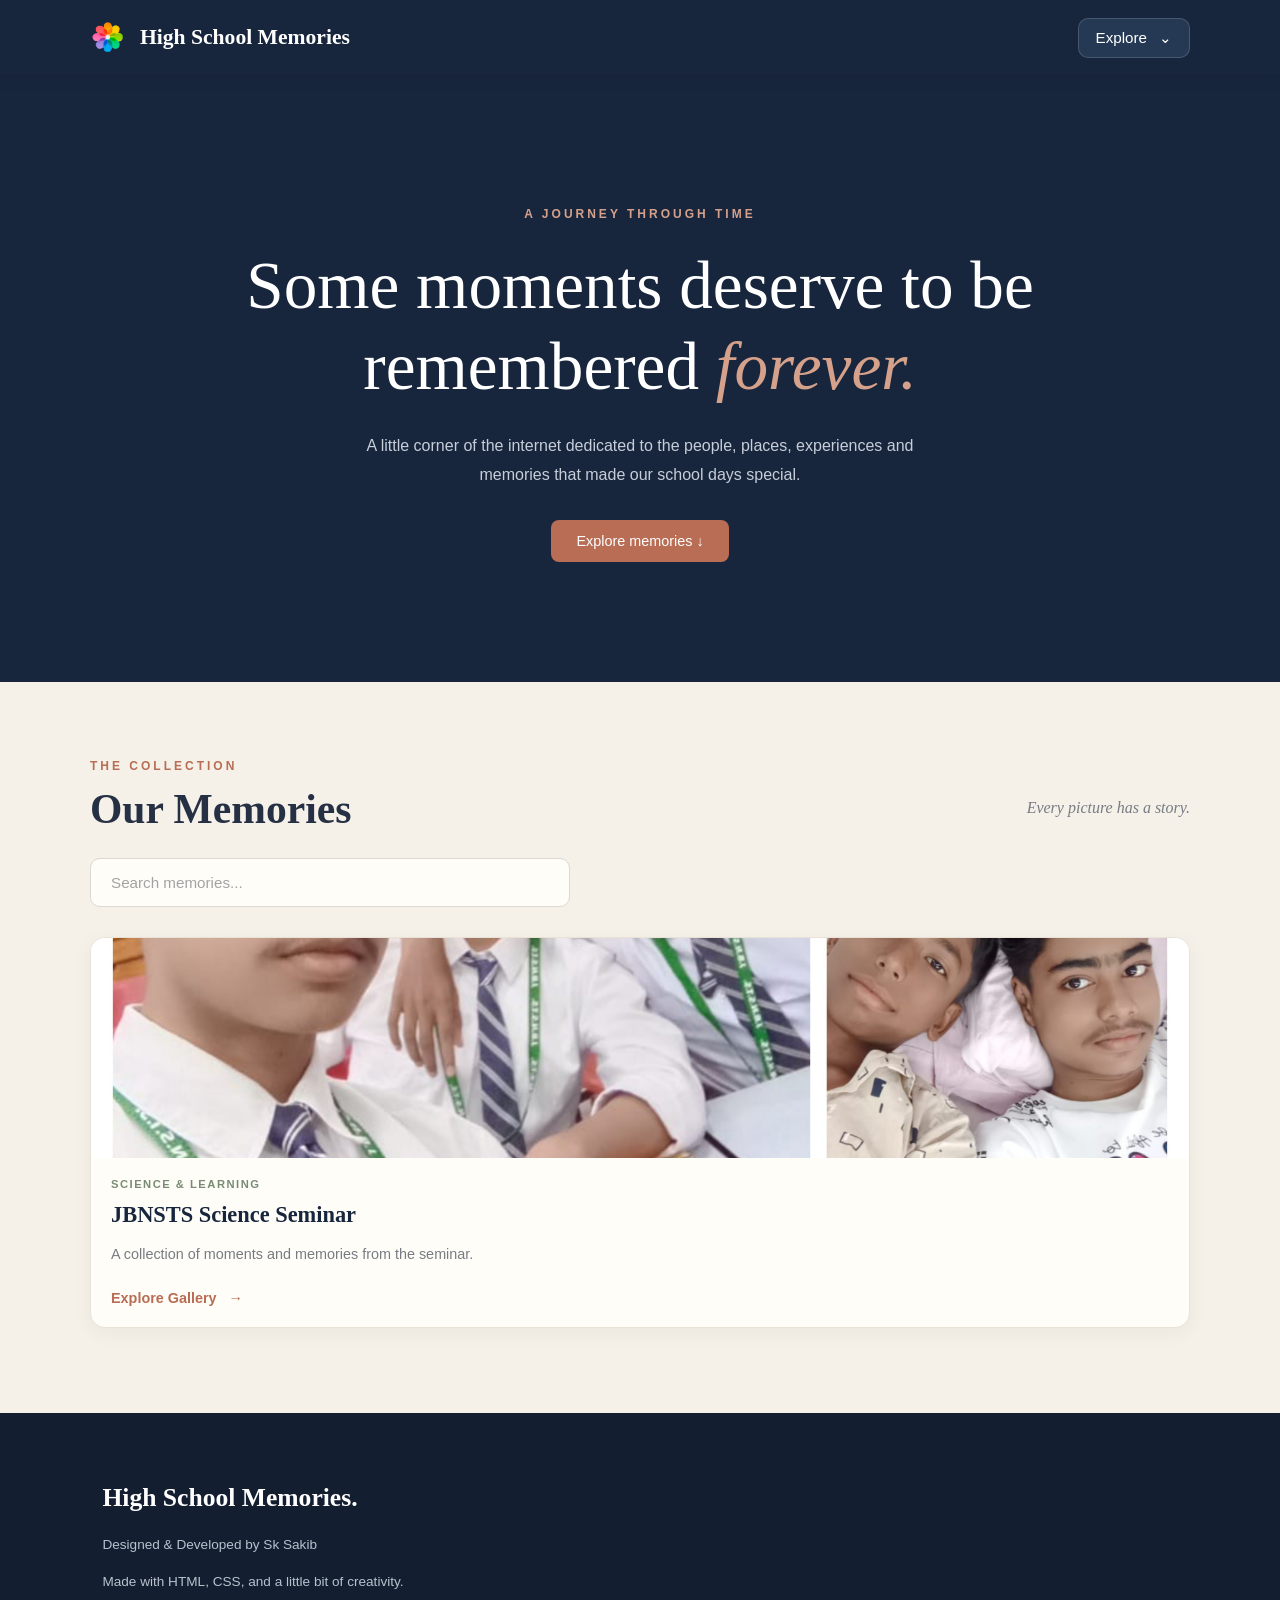
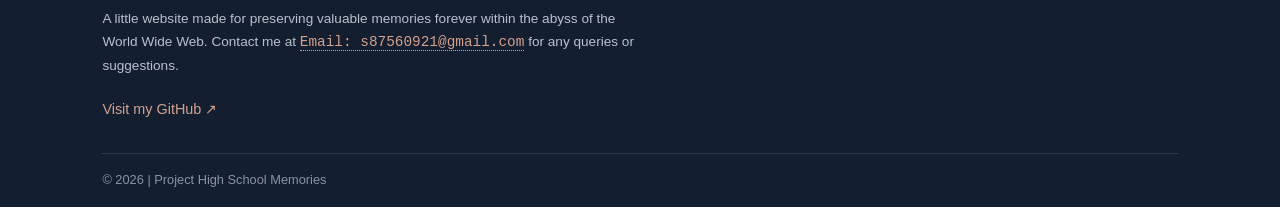
==== index.html @ 79b40a56 "Added a gallary and some minor changes" ====
<!DOCTYPE html>
<html lang="en">

<head>
    <meta charset="UTF-8">
    <meta name="viewport" content="width=device-width, initial-scale=1.0">

    <title>High School Memories</title>

    <link rel="stylesheet" href="style.css">
</head>

<body>

    <!-- Navigation -->
    <header class="navbar">

        <nav class="nav-container">

            <a href="#" class="brand">
                <img src="Screenshot 2026-10-28 at 22.59.22.png"
                     alt="Site logo">
                <span>High School Memories</span>
            </a>

            <!-- Dropdown menu -->
            <details class="dropdown">

                <summary>
                    <span>Explore</span>
                    <span class="arrow">⌄</span>
                </summary>

                <div class="dropdown-menu">
                    <a href="#">Home</a>
                    <a href="#description">About</a>
                    <a href="#galleries">Galleries</a>
                    <a href="#footer">Credits</a>
                    <a href="https://github.com/skillfulquota/High-School-Memories" target="_blank"
                       rel="noopener noreferrer">GitHub ↗</a>
                </div>

            </details>

        </nav>

    </header>


    <!-- Hero section -->
    <main>

        <section class="hero" id="description">

            <p class="eyebrow">A JOURNEY THROUGH TIME</p>

            <h1>Some moments deserve to be remembered <span>forever.</span></h1>

            <p class="hero-description">
                A little corner of the internet dedicated to the
                people, places, experiences and memories that made
                our school days special.
            </p>

            <a href="#galleries" class="hero-button">
                Explore memories ↓
            </a>

        </section>


        <!-- Gallery section -->
        <section class="gallery-section" id="galleries">

            <div class="section-heading">
                <div>
                    <p class="eyebrow">THE COLLECTION</p>
                    <h2>Our Memories</h2>
                </div>

                <p class="section-subtitle">
                    Every picture has a story.
                </p>
            </div>


            <!-- Search -->
            <div class="search-wrapper">

                <input
                    type="search"
                    id="searchInput"
                    placeholder="Search memories..."
                    aria-label="Search galleries"
                    oninput="searchGallery()">

            </div>


            <!-- Gallery cards -->
            <div class="gallery-grid">

                <article class="gallery-card">

                    <div class="gallery-image">
                        <img
                            src="20241129_230634-COLLAGE.jpg"
                            alt="Memories from the JBNSTS science seminar">
                    </div>

                    <div class="gallery-content">

                        <p class="card-category">SCIENCE & LEARNING</p>

                        <h3>JBNSTS Science Seminar</h3>

                        <p class="card-description">
                            A collection of moments and memories
                            from the seminar.
                        </p>

                        <a href="jbnsts-gall.html" class="gallery-link">
                            Explore Gallery <span>→</span>
                        </a>

                    </div>

                </article>

                <!-- Duplicate this article for more galleries -->

            </div>

            <p class="no-results" id="noResults">
                No matching memories found.
            </p>

        </section>

    </main>


    <!-- Footer -->
    <footer class="footer" id="footer">

        <div class="footer-content">

            <h3>High School Memories.</h3>

            <p>
                Designed & Developed by Sk Sakib
            </p>

            <p>
                Made with HTML, CSS, and a little bit of creativity.
            </p>

            <p class="footer-note">
                A little website made for preserving valuable
                memories forever within the abyss of the World Wide Web.
                Contact me at <span class="email"><a href="mailto:s87560921@gmail.com">Email: s87560921@gmail.com</a></span> for any queries or suggestions.
            </p>

            <a href="https://github.com/skillfulquota/High-School-Memories" target="_blank" class="github-link">
                Visit my GitHub ↗
            </a>

        </div>

        <div class="copyright">
            © 2026 | Project High School Memories
        </div>

    </footer>


    <!-- Search functionality -->
    <script>

        function searchGallery() {

            const input = document
                .getElementById("searchInput")
                .value.toLowerCase();

            const cards = document.querySelectorAll(".gallery-card");

            let visibleCount = 0;

            cards.forEach(card => {

                const title = card
                    .querySelector("h3")
                    .textContent.toLowerCase();

                const description = card
                    .querySelector(".card-description")
                    .textContent.toLowerCase();

                const category = card
                    .querySelector(".card-category")
                    .textContent.toLowerCase();

                const match =
                    title.includes(input) ||
                    description.includes(input) ||
                    category.includes(input);

                card.style.display = match ? "" : "none";

                if (match) visibleCount++;

            });

            document.getElementById("noResults").style.display =
                visibleCount === 0 ? "block" : "none";

        }

    </script>

</body>
</html>
---- style.css ----
/* =========================
   GLOBAL SETTINGS
========================= */

* {
    box-sizing: border-box;
}

html {
    scroll-behavior: smooth;
}

body {
    margin: 0;
    min-height: 100vh;

    display: flex;
    flex-direction: column;

    background: #f5f1e9;
    color: #263044;

    font-family: Arial, sans-serif;
}


/* =========================
   COLOR PALETTE
========================= */

:root {
    --navy: #18263d;
    --navy-light: #263954;
    --cream: #f5f1e9;
    --white: #fffdf8;
    --terracotta: #b96d54;
    --sage: #788b73;
    --text: #263044;
    --muted: #777c83;
}


/* =========================
   NAVIGATION
========================= */

.navbar {
    background: var(--navy);
    color: white;

    position: sticky;
    top: 0;
    z-index: 100;

    box-shadow: 0 3px 15px rgba(0, 0, 0, 0.12);
}

.nav-container {
    width: min(1100px, 92%);
    margin: auto;
    min-height: 75px;

    display: flex;
    align-items: center;
    justify-content: space-between;
    gap: 15px;
}

.brand {
    display: flex;
    align-items: center;
    gap: 12px;

    color: white;
    text-decoration: none;

    font-family: Georgia, serif;
    font-size: clamp(1rem, 3vw, 1.35rem);
    font-weight: bold;
}

.brand img {
    width: 38px;
    height: 38px;
    object-fit: cover;
    border-radius: 50%;
}


/* Dropdown */

.dropdown {
    position: relative;
}

.dropdown summary {
    list-style: none;
    cursor: pointer;

    display: flex;
    align-items: center;
    gap: 12px;

    padding: 10px 17px;

    background: var(--navy-light);
    border: 1px solid rgba(255,255,255,0.15);
    border-radius: 10px;

    font-size: 0.95rem;
    transition: background 0.3s;
}

.dropdown summary::-webkit-details-marker {
    display: none;
}

.dropdown summary:hover {
    background: var(--terracotta);
}

.arrow {
    transition: transform 0.3s;
}

.dropdown[open] .arrow {
    transform: rotate(180deg);
}

.dropdown-menu {
    position: absolute;
    top: calc(100% + 12px);
    right: 0;

    min-width: 190px;

    background: var(--white);
    border-radius: 12px;
    padding: 8px;

    box-shadow: 0 10px 30px rgba(0,0,0,0.18);

    display: flex;
    flex-direction: column;

    animation: dropdownFade 0.2s ease;
}

.dropdown-menu a {
    text-decoration: none;
    color: var(--text);

    padding: 12px;
    border-radius: 7px;

    font-size: 0.9rem;
    transition: background 0.2s, color 0.2s;
}

.dropdown-menu a:hover {
    background: #eee7dc;
    color: var(--terracotta);
}

@keyframes dropdownFade {
    from {
        opacity: 0;
        transform: translateY(-8px);
    }

    to {
        opacity: 1;
        transform: translateY(0);
    }
}


/* =========================
   HERO SECTION
========================= */

.hero {
    background: var(--navy);
    color: white;

    padding: clamp(65px, 12vw, 120px) 8%;
    text-align: center;

    position: relative;
}

.eyebrow {
    color: var(--terracotta);
    font-size: 0.75rem;
    font-weight: bold;
    letter-spacing: 3px;
}

.hero .eyebrow {
    color: #d5a18b;
}

.hero h1 {
    font-family: Georgia, serif;
    font-size: clamp(2.2rem, 6vw, 4.2rem);

    max-width: 800px;
    margin: 25px auto;

    line-height: 1.2;
    font-weight: normal;
}

.hero h1 span {
    color: #d5a18b;
    font-style: italic;
}

.hero-description {
    max-width: 580px;
    margin: 0 auto;

    color: #c6ced9;
    font-size: 1rem;
    line-height: 1.8;
}

.hero-button {
    display: inline-block;
    margin-top: 30px;

    padding: 13px 25px;

    background: var(--terracotta);
    color: white;

    border-radius: 8px;
    text-decoration: none;
    font-size: 0.9rem;

    transition: background 0.3s, transform 0.3s;
}

.hero-button:hover {
    background: #a85b43;
    transform: translateY(-3px);
}


/* =========================
   GALLERY SECTION
========================= */

.gallery-section {
    width: min(1100px, 90%);
    margin: auto;

    padding: 65px 0 85px;
}

.section-heading {
    display: flex;
    justify-content: space-between;
    align-items: end;
    flex-wrap: wrap;
    gap: 15px;

    margin-bottom: 25px;
}

.section-heading h2 {
    font-family: Georgia, serif;
    font-size: clamp(1.8rem, 4vw, 2.6rem);
    margin: 8px 0 0;
}

.section-subtitle {
    color: var(--muted);
    font-family: Georgia, serif;
    font-style: italic;
}


/* =========================
   SEARCH BAR
========================= */

.search-wrapper {
    margin-bottom: 30px;
}

#searchInput {
    width: 100%;
    max-width: 480px;

    padding: 15px 20px;

    border: 1px solid #ded8ce;
    border-radius: 10px;

    background: var(--white);
    color: var(--text);

    font-size: 0.95rem;

    outline: none;

    transition: border 0.3s, box-shadow 0.3s;
}

#searchInput:focus {
    border-color: var(--terracotta);
    box-shadow: 0 0 0 4px rgba(185, 109, 84, 0.12);
}

#searchInput::placeholder {
    color: #a3a3a3;
}


/* =========================
   GALLERY CARDS
========================= */

.gallery-grid {
    display: grid;
    grid-template-columns: repeat(auto-fit, minmax(min(100%, 280px), 1fr));
    gap: 25px;
}

.gallery-card {
    background: var(--white);
    border-radius: 15px;
    overflow: hidden;

    border: 1px solid #e9e2d7;

    box-shadow: 0 5px 20px rgba(30, 35, 45, 0.05);

    transition: transform 0.3s, box-shadow 0.3s;
}

.gallery-card:hover {
    transform: translateY(-6px);
    box-shadow: 0 12px 30px rgba(30, 35, 45, 0.12);
}

.gallery-image {
    width: 100%;
    height: 220px;
    overflow: hidden;
}

.gallery-image img {
    width: 100%;
    height: 100%;

    display: block;
    object-fit: cover;

    transition: transform 0.5s;
}

.gallery-card:hover img {
    transform: scale(1.06);
}

.gallery-content {
    padding: 20px;
}

.card-category {
    color: var(--sage);
    font-size: 0.7rem;
    font-weight: bold;
    letter-spacing: 1.5px;
    margin: 0 0 12px;
}

.gallery-content h3 {
    font-family: Georgia, serif;
    font-size: 1.4rem;

    color: var(--navy);
    margin: 0 0 10px;
}

.card-description {
    color: var(--muted);
    font-size: 0.9rem;
    line-height: 1.7;

    margin-bottom: 22px;
}

.gallery-link {
    display: inline-flex;
    align-items: center;
    gap: 12px;

    color: var(--terracotta);
    text-decoration: none;

    font-weight: bold;
    font-size: 0.9rem;

    transition: gap 0.3s, color 0.3s;
}

.gallery-link:hover {
    gap: 18px;
    color: var(--navy);
}

.no-results {
    display: none;
    color: var(--muted);
    text-align: center;
    padding: 25px;
}


/* =========================
   FOOTER
========================= */

.footer {
    margin-top: auto;

    background: #131e30;
    color: white;

    padding: 45px 8% 20px;
}

.footer-content {
    max-width: 1100px;
    margin: auto;
}

.footer-content h3 {
    font-family: Georgia, serif;
    font-size: 1.6rem;
    margin-bottom: 20px;
}

.footer-content p {
    color: #b9c1cd;
    font-size: 0.85rem;
    line-height: 1.7;
}

.footer-note {
    max-width: 550px;
}

.github-link {
    display: inline-block;
    margin-top: 10px;

    color: #d5a18b;
    text-decoration: none;

    font-size: 0.9rem;
}

.github-link:hover {
    text-decoration: underline;
}

.copyright {
    max-width: 1100px;
    margin: 35px auto 0;
    padding-top: 18px;

    border-top: 1px solid rgba(255,255,255,0.12);

    color: #8995a5;
    font-size: 0.8rem;
}

.email a {
    border-bottom: 1px dotted #d5a18b;
    color: #d5a18b;
    text-decoration: none;
    font-weight: lighter;
    font-size: 0.9rem;
    font-family: 'Courier New', Courier, monospace;
}

/* =========================
   MOBILE RESPONSIVENESS
========================= */

@media (max-width: 600px) {

    .nav-container {
        min-height: 65px;
    }

    .brand {
        font-size: 0.95rem;
        gap: 8px;
    }

    .brand img {
        width: 32px;
        height: 32px;
    }

    .dropdown summary {
        padding: 9px 12px;
        font-size: 0.85rem;
    }

    .hero {
        padding: 65px 7%;
    }

    .gallery-section {
        padding: 45px 0 60px;
    }

    .section-heading {
        align-items: start;
        flex-direction: column;
    }

    .gallery-image {
        height: 200px;
    }

    .footer {
        padding: 35px 7% 18px;
    }
}


/* Respect reduced-motion preferences */

@media (prefers-reduced-motion: reduce) {
    *,
    *::before,
    *::after {
        scroll-behavior: auto !important;
        animation-duration: 0.01ms !important;
        transition-duration: 0.01ms !important;
    }
}
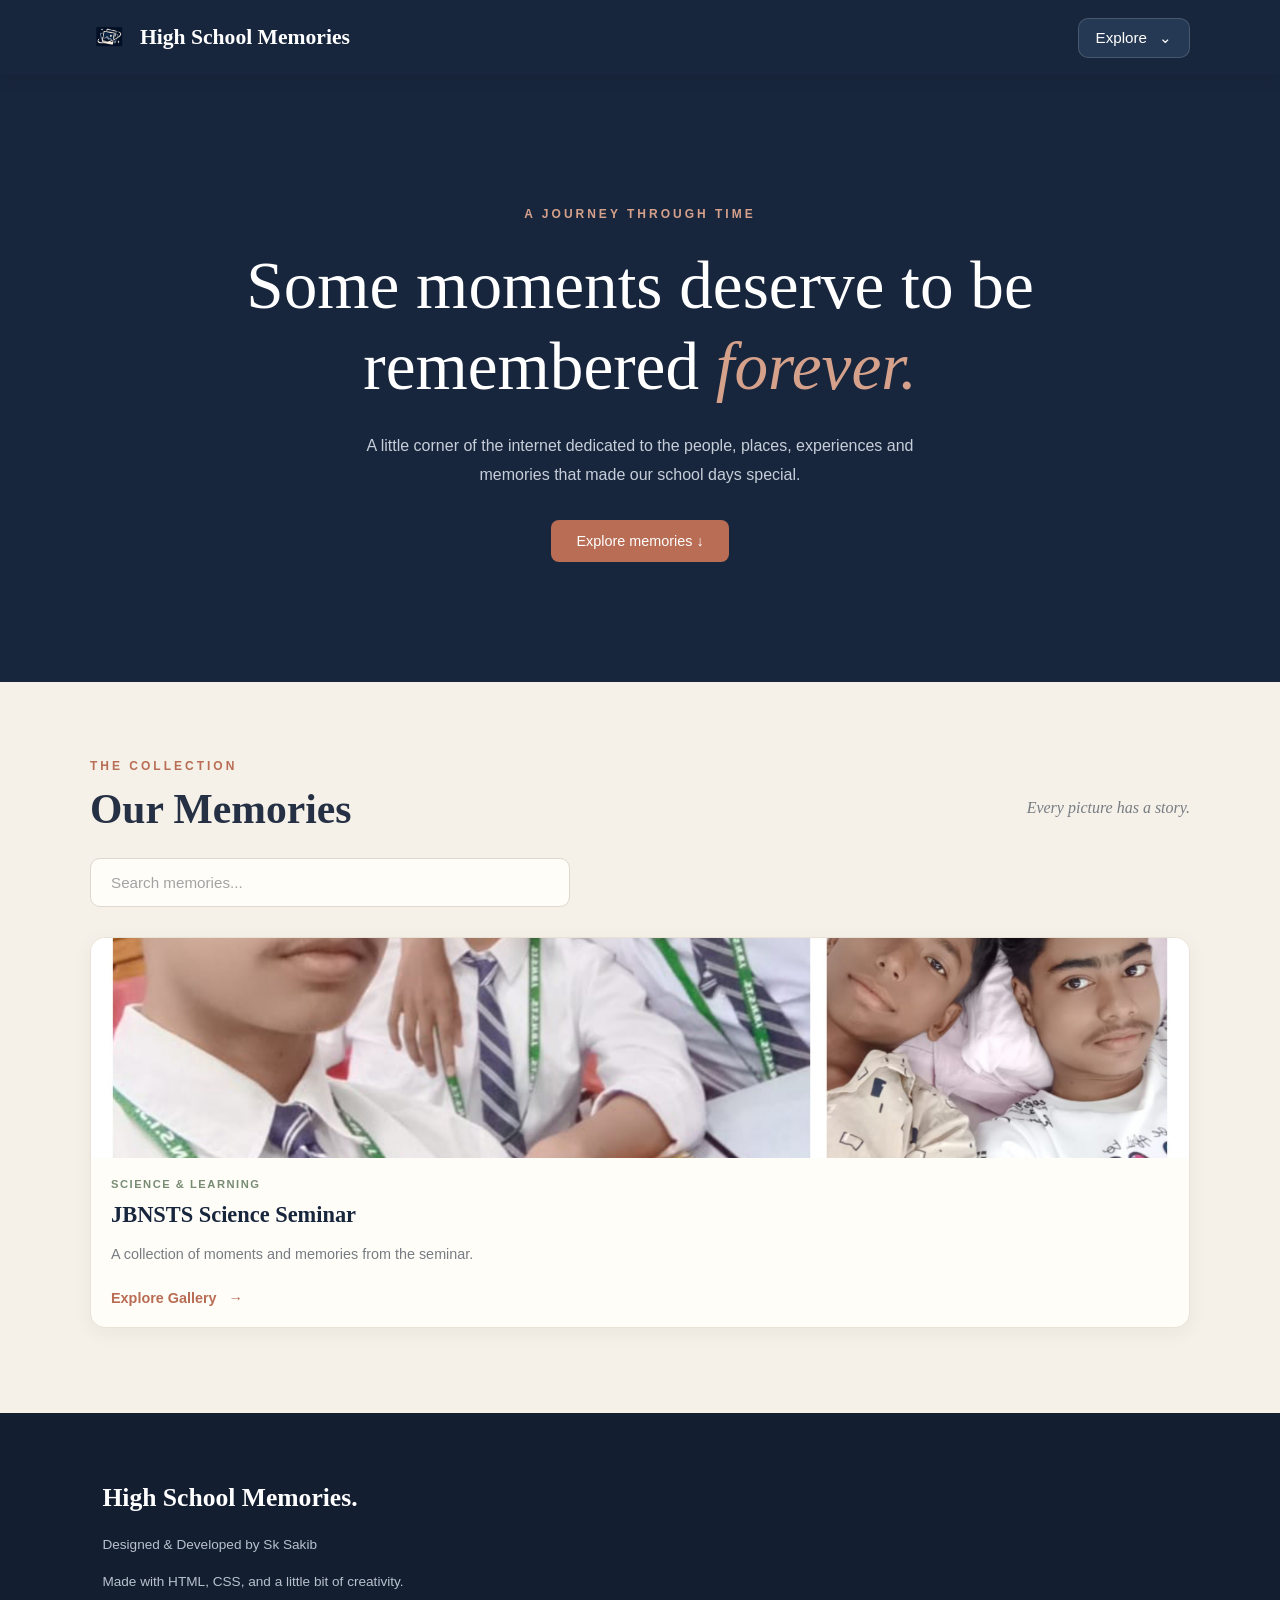
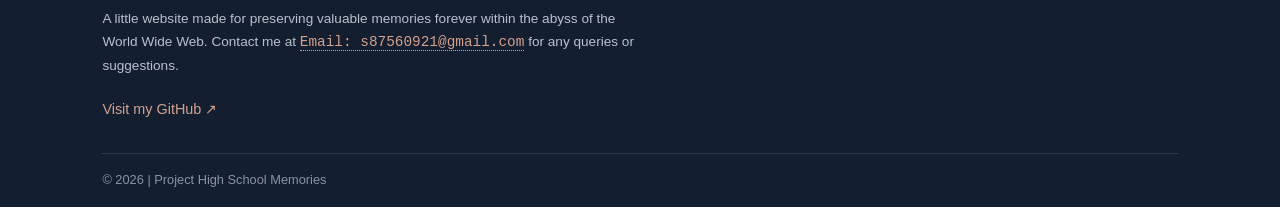
==== commit e3de397a: "Added a new gallery and a privacy page." ====
--- a/index.html
+++ b/index.html
@@ -1,12 +1,14 @@
-
 <!DOCTYPE html>
 <html lang="en">
 
 <head>
-    <meta charset="UTF-8">
+    <title>High School Memories | Home</title>
+
+    <meta name="description" content="Explore our high school memories, photographs and experiences.">
+
+    <meta name="robots" content="index, follow">
+
     <meta name="viewport" content="width=device-width, initial-scale=1.0">
-
-    <title>High School Memories</title>
 
     <link rel="stylesheet" href="style.css">
 </head>
@@ -19,8 +21,7 @@
         <nav class="nav-container">
 
             <a href="#" class="brand">
-                <img src="Screenshot 2026-10-28 at 22.59.22.png"
-                     alt="Site logo">
+                <img src="High School Memories Emblem.png" alt="Site logo">
                 <span>High School Memories</span>
             </a>
 
@@ -37,8 +38,9 @@
                     <a href="#description">About</a>
                     <a href="#galleries">Galleries</a>
                     <a href="#footer">Credits</a>
+                    <a href="privacy.html">Privacy & Complaints</a>
                     <a href="https://github.com/skillfulquota/High-School-Memories" target="_blank"
-                       rel="noopener noreferrer">GitHub ↗</a>
+                        rel="noopener noreferrer">GitHub ↗</a>
                 </div>
 
             </details>
@@ -88,11 +90,7 @@
             <!-- Search -->
             <div class="search-wrapper">
 
-                <input
-                    type="search"
-                    id="searchInput"
-                    placeholder="Search memories..."
-                    aria-label="Search galleries"
+                <input type="search" id="searchInput" placeholder="Search memories..." aria-label="Search galleries"
                     oninput="searchGallery()">
 
             </div>
@@ -104,9 +102,7 @@
                 <article class="gallery-card">
 
                     <div class="gallery-image">
-                        <img
-                            src="20241129_230634-COLLAGE.jpg"
-                            alt="Memories from the JBNSTS science seminar">
+                        <img src="20241129_230634-COLLAGE.jpg" alt="Memories from the JBNSTS science seminar">
                     </div>
 
                     <div class="gallery-content">
@@ -159,7 +155,8 @@
             <p class="footer-note">
                 A little website made for preserving valuable
                 memories forever within the abyss of the World Wide Web.
-                Contact me at <span class="email"><a href="mailto:s87560921@gmail.com">Email: s87560921@gmail.com</a></span> for any queries or suggestions.
+                Contact me at <span class="email"><a href="mailto:s87560921@gmail.com">Email:
+                        s87560921@gmail.com</a></span> for any queries or suggestions.
             </p>
 
             <a href="https://github.com/skillfulquota/High-School-Memories" target="_blank" class="github-link">
@@ -221,4 +218,5 @@
     </script>
 
 </body>
-</html>
+
+</html>
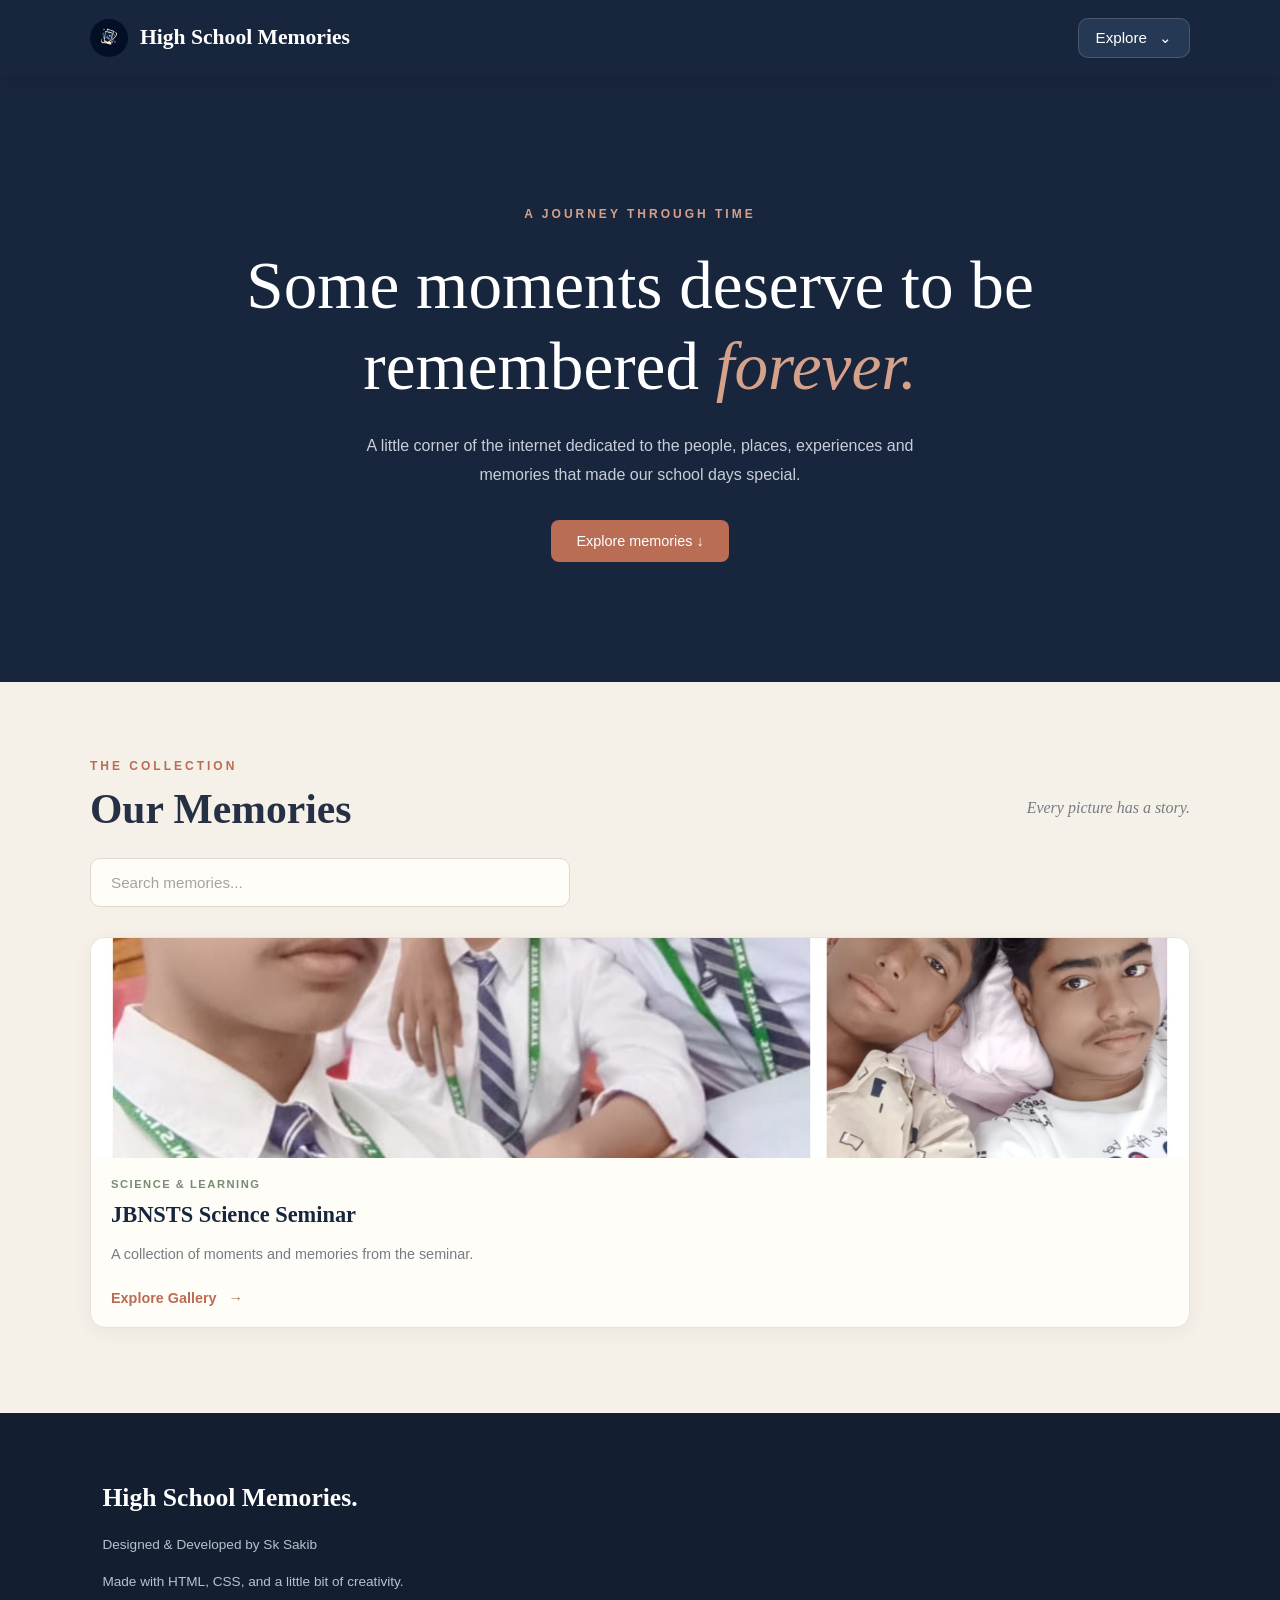
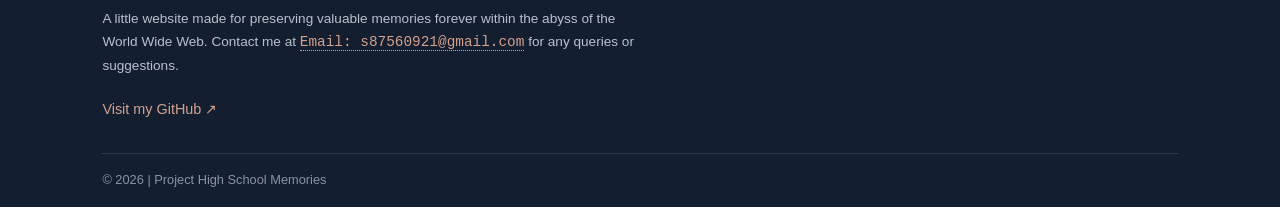
==== commit a4b1b03e: "Changed the logo proglem" ====
--- a/index.html
+++ b/index.html
@@ -4,13 +4,13 @@
 <head>
     <title>High School Memories | Home</title>
 
-    <meta name="description" content="Explore our high school memories, photographs and experiences.">
-
-    <meta name="robots" content="index, follow">
+    <meta name="description"
+        content="Explore our high school memories, photographs and experiences.">
 
     <meta name="viewport" content="width=device-width, initial-scale=1.0">
 
     <link rel="stylesheet" href="style.css">
+    <meta name="theme-color" content="#071B2D">
 </head>
 
 <body>
@@ -216,7 +216,7 @@
         }
 
     </script>
-
+   
 </body>
 
 </html>
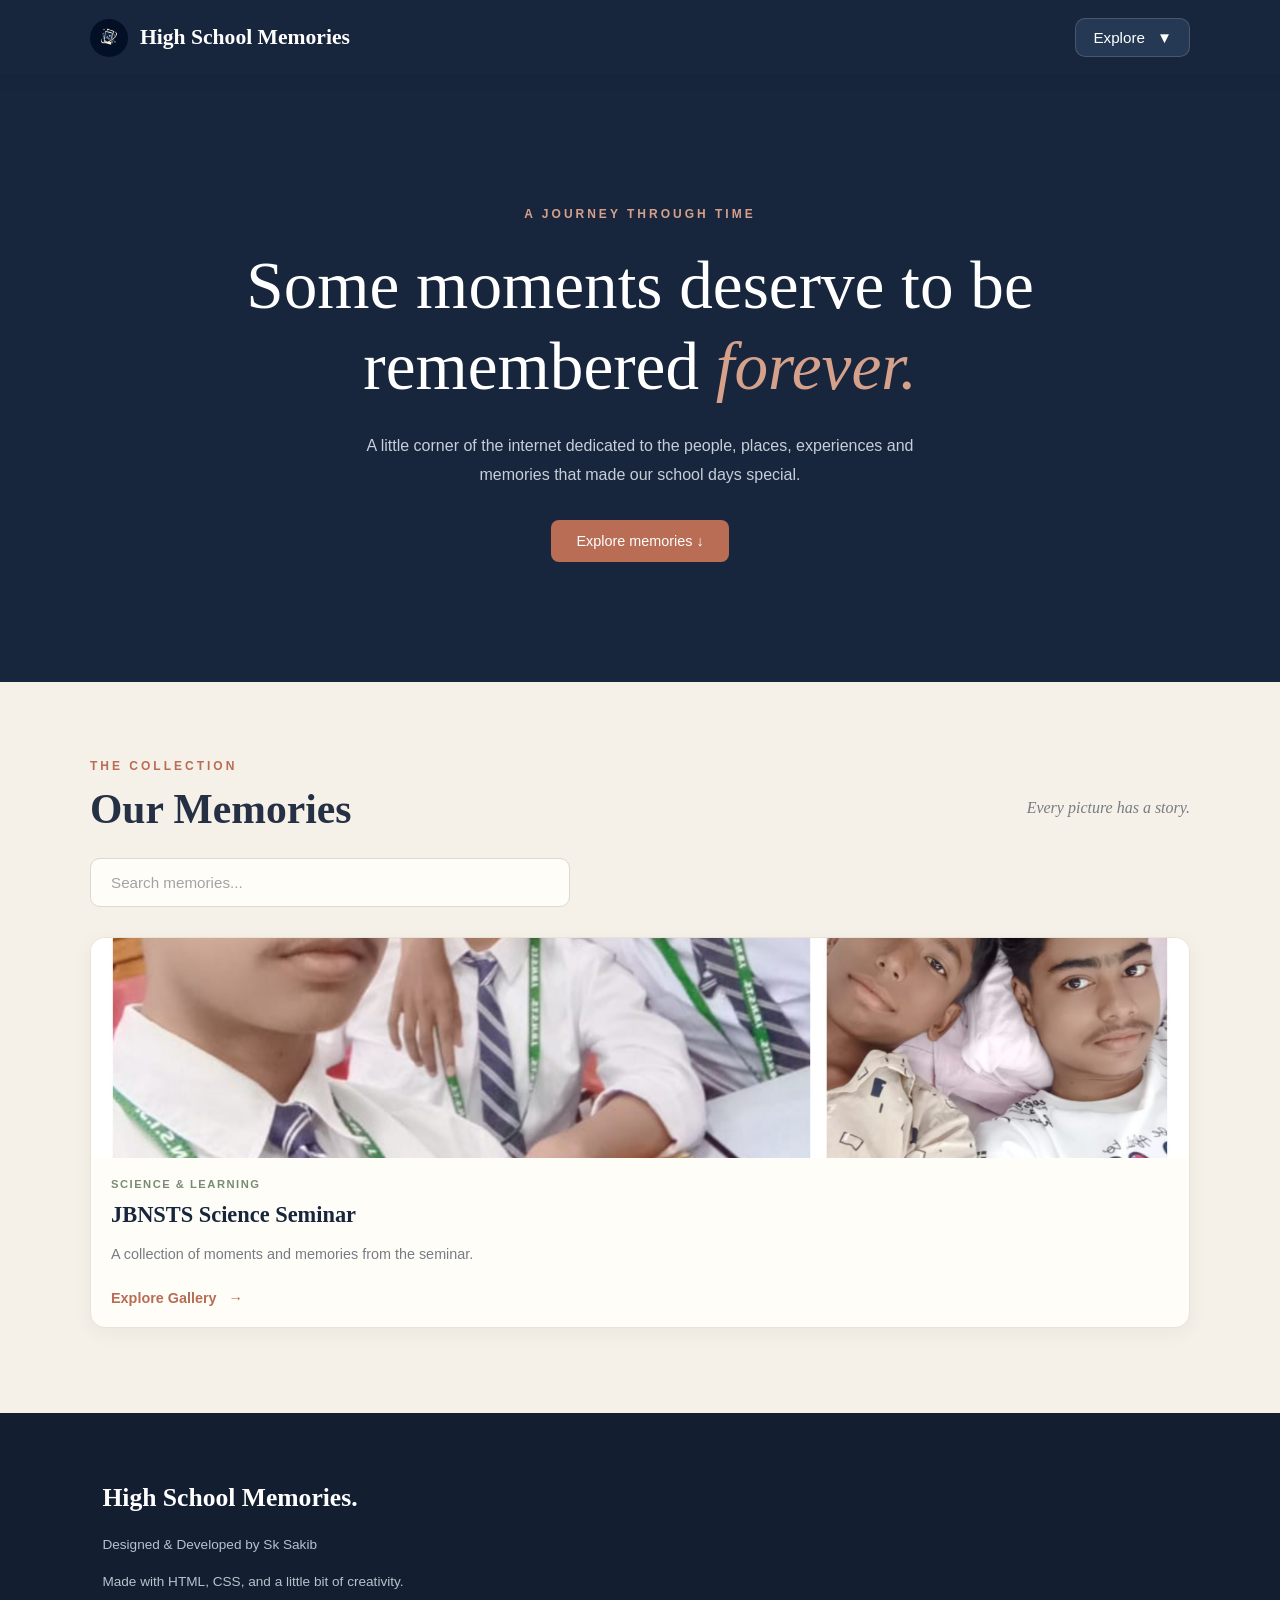
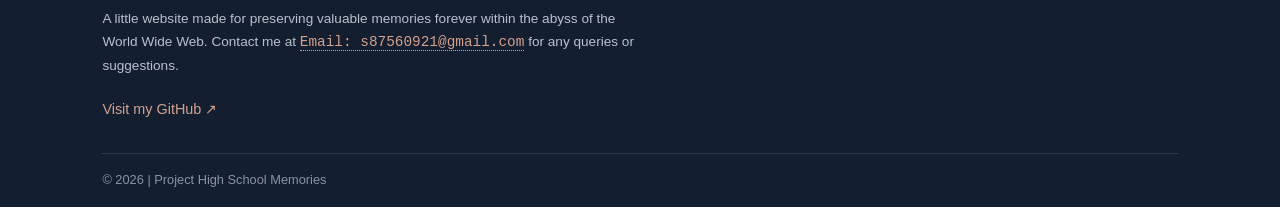
==== commit a5ff2d4f: "fixes for search and fixes for looks" ====
--- a/index.html
+++ b/index.html
@@ -4,13 +4,23 @@
 <head>
     <title>High School Memories | Home</title>
 
-    <meta name="description"
-        content="Explore our high school memories, photographs and experiences.">
+    <meta name="description" content="Explore our high school memories, photographs and experiences.">
 
     <meta name="viewport" content="width=device-width, initial-scale=1.0">
 
     <link rel="stylesheet" href="style.css">
     <meta name="theme-color" content="#071B2D">
+    <link rel="canonical"
+      href="https://skillfulquota.github.io/High-School-Memories/">
+    <script type="application/ld+json">
+{
+  "@context": "https://schema.org",
+  "@type": "WebSite",
+  "name": "High School Memories",
+  "alternateName": "High School Memories",
+  "url": "https://skillfulquota.github.io/High-School-Memories/"
+}
+</script>
 </head>
 
 <body>
@@ -30,7 +40,7 @@
 
                 <summary>
                     <span>Explore</span>
-                    <span class="arrow">⌄</span>
+                    <span class="arrow">▼</span>
                 </summary>
 
                 <div class="dropdown-menu">
@@ -216,7 +226,7 @@
         }
 
     </script>
-   
+
 </body>
 
 </html>
